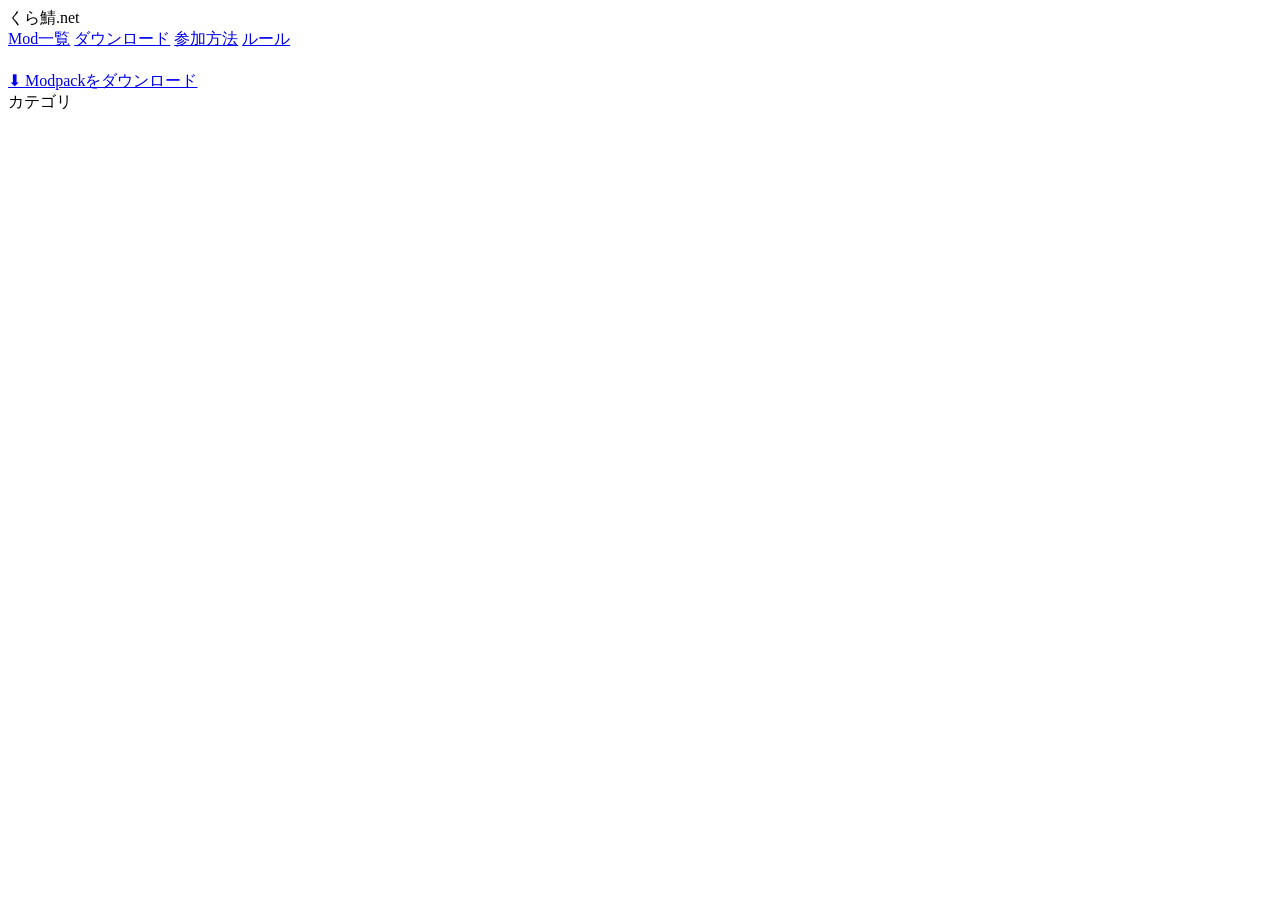
==== index.html @ b60e3a12 "Create index.html" ====
<!DOCTYPE html>
<html lang="ja">
<head>
  <meta charset="UTF-8">
  <meta name="viewport" content="width=device-width, initial-scale=1.0">
  <title>くら鯖 - Modシリーズ一覧</title>
  <link rel="stylesheet" href="style.css">
</head>
<body>

<!-- ===== HEADER ===== -->
<header>
  <div class="header-inner">
    <div class="logo">くら鯖<span>.net</span></div>
    <nav>
      <a href="#" class="active">Mod一覧</a>
      <a href="#">ダウンロード</a>
      <a href="#">参加方法</a>
      <a href="#">ルール</a>
    </nav>
  </div>
</header>

<!-- ===== VERSION SELECTOR BAR ===== -->
<div class="version-bar">
  <div class="version-bar-inner" id="version-bar-inner">
    <!-- JS で描画 -->
  </div>
</div>

<!-- ===== HERO ===== -->
<div class="hero">
  <h1 id="hero-title"></h1>
  <p  id="hero-desc"></p>
  <div class="hero-tags" id="hero-tags"></div>
  <a href="#" id="download-btn" class="download-btn">⬇ Modpackをダウンロード</a>
</div>

<!-- ===== MAIN LAYOUT ===== -->
<div class="main">

  <!-- サイドバー -->
  <aside class="sidebar">
    <div class="sidebar-title">カテゴリ</div>
    <div class="sidebar-nav" id="sidebar-nav">
      <!-- JS で描画 -->
    </div>
  </aside>

  <!-- コンテンツ -->
  <main class="content" id="content-area">
    <!-- JS で描画 -->
  </main>

</div>

<!-- データ → ロジック の順で読み込む -->
<script src="mods.js"></script>
<script src="app.js"></script>

</body>
</html>
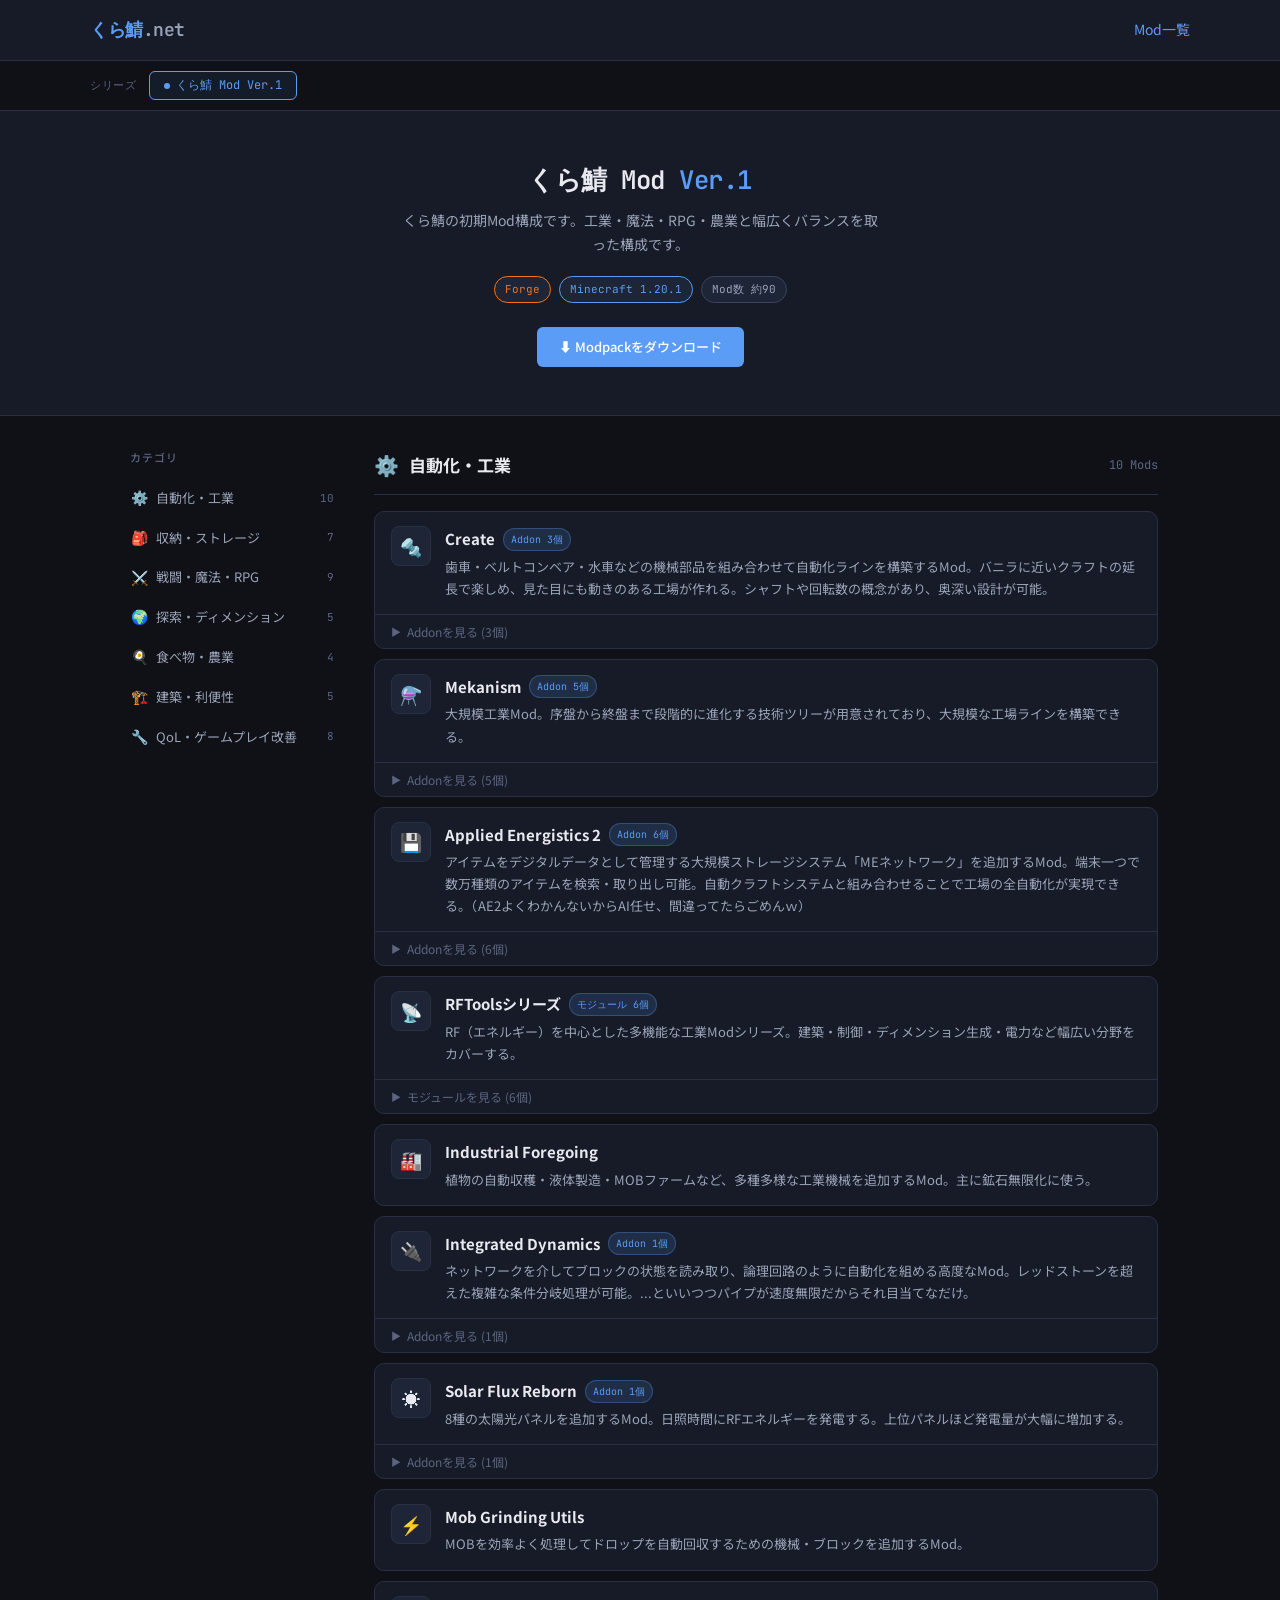
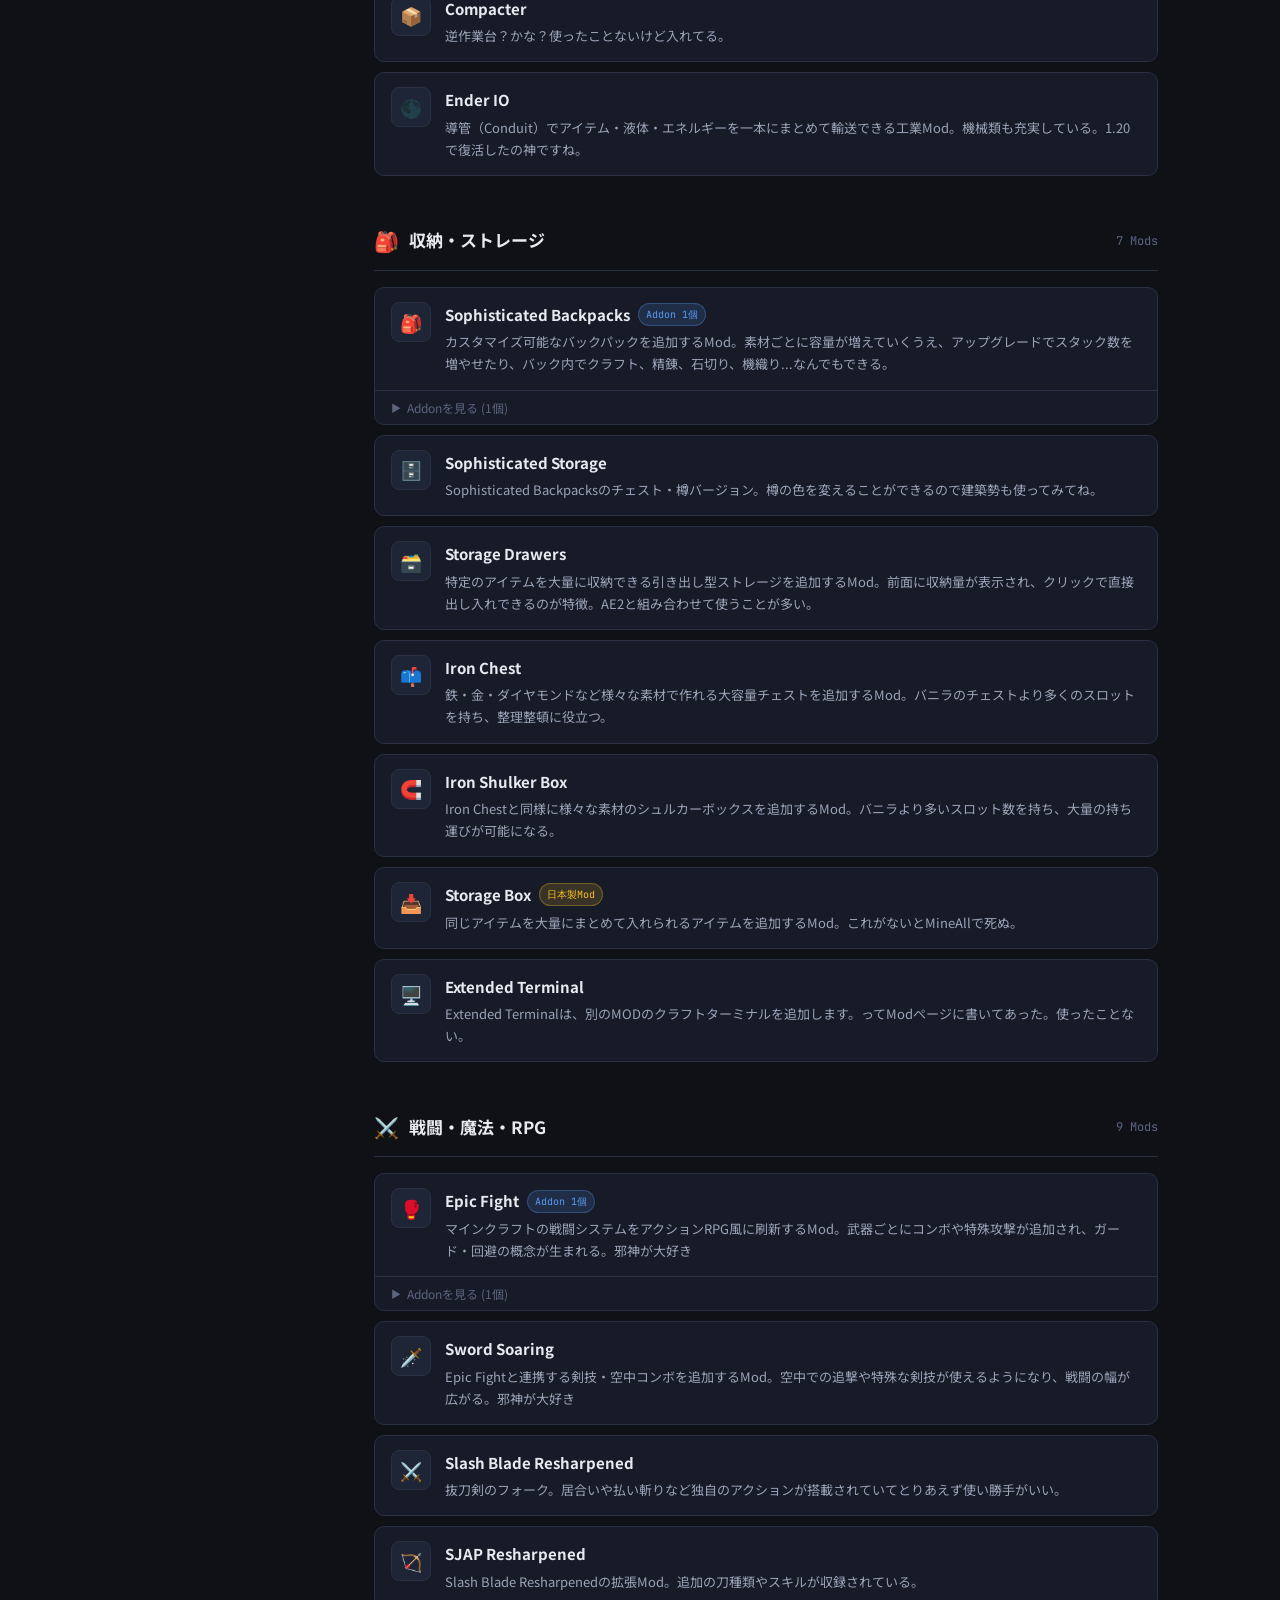
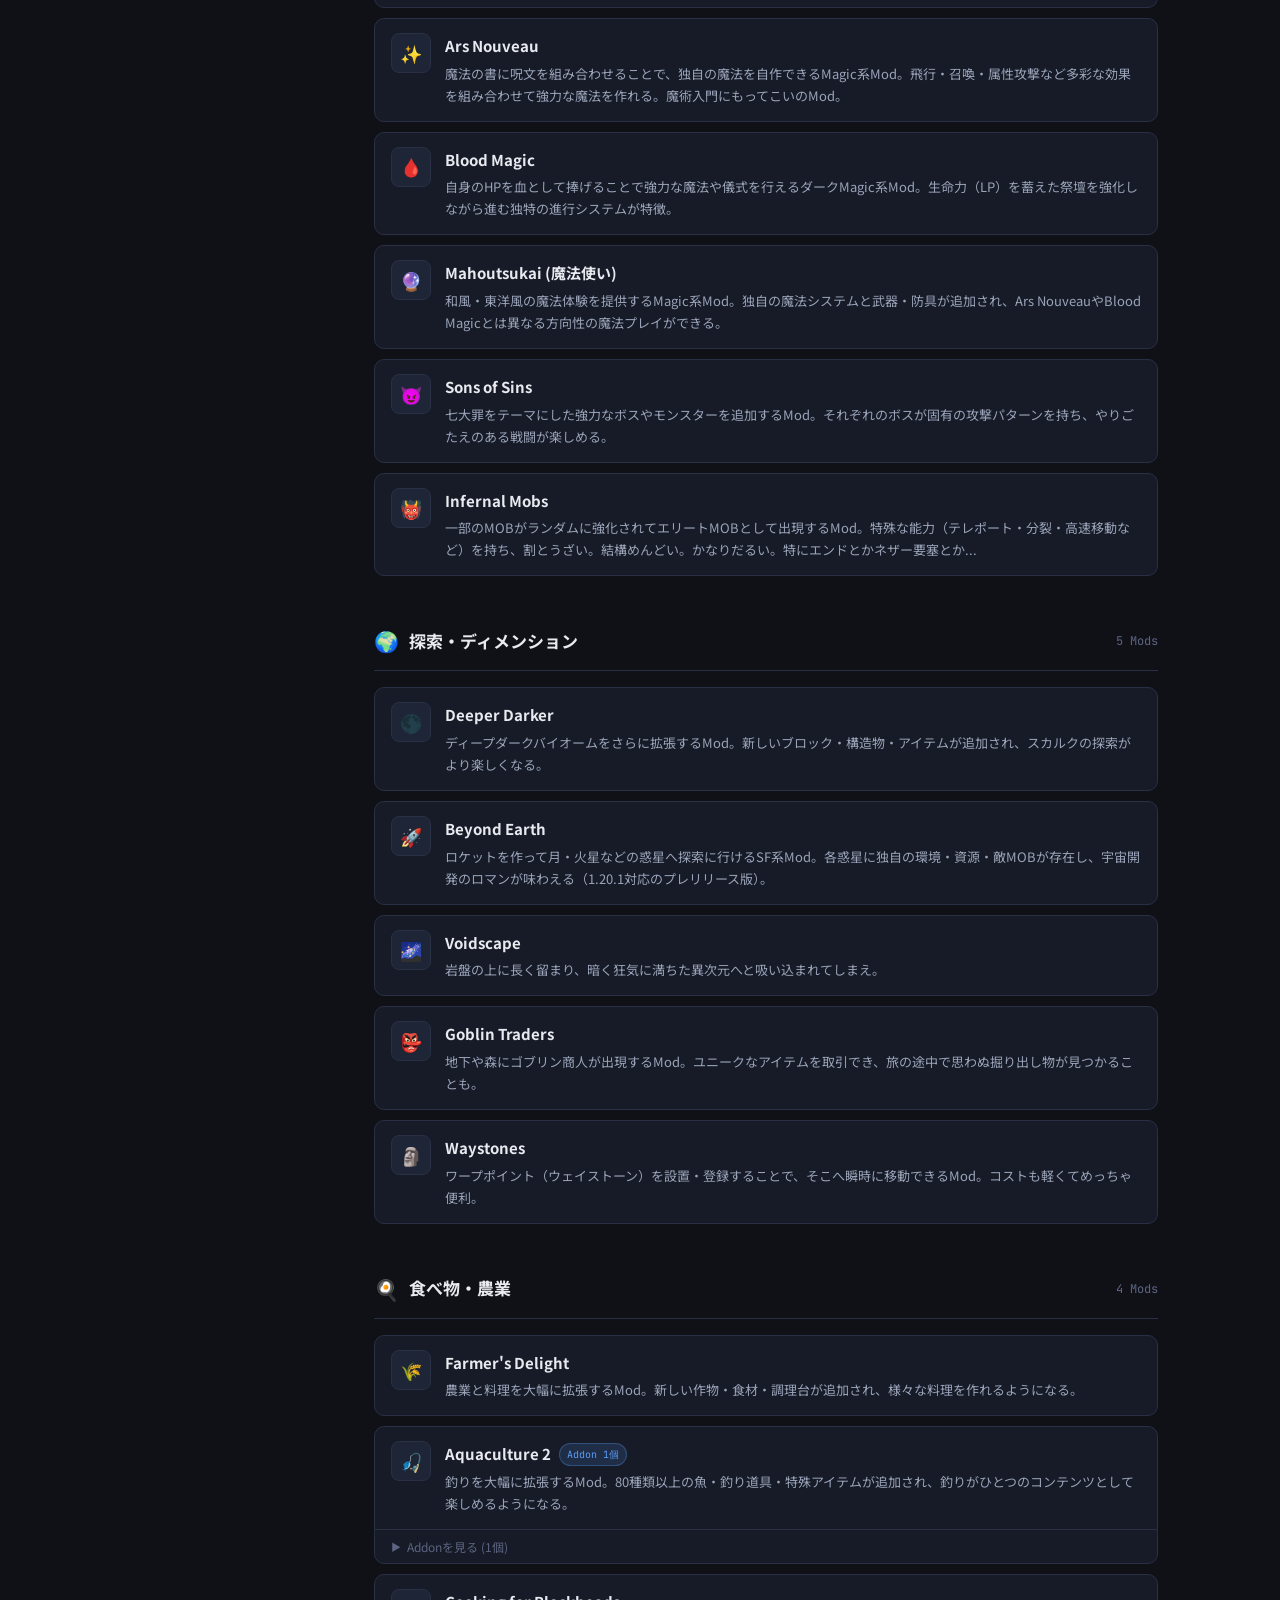
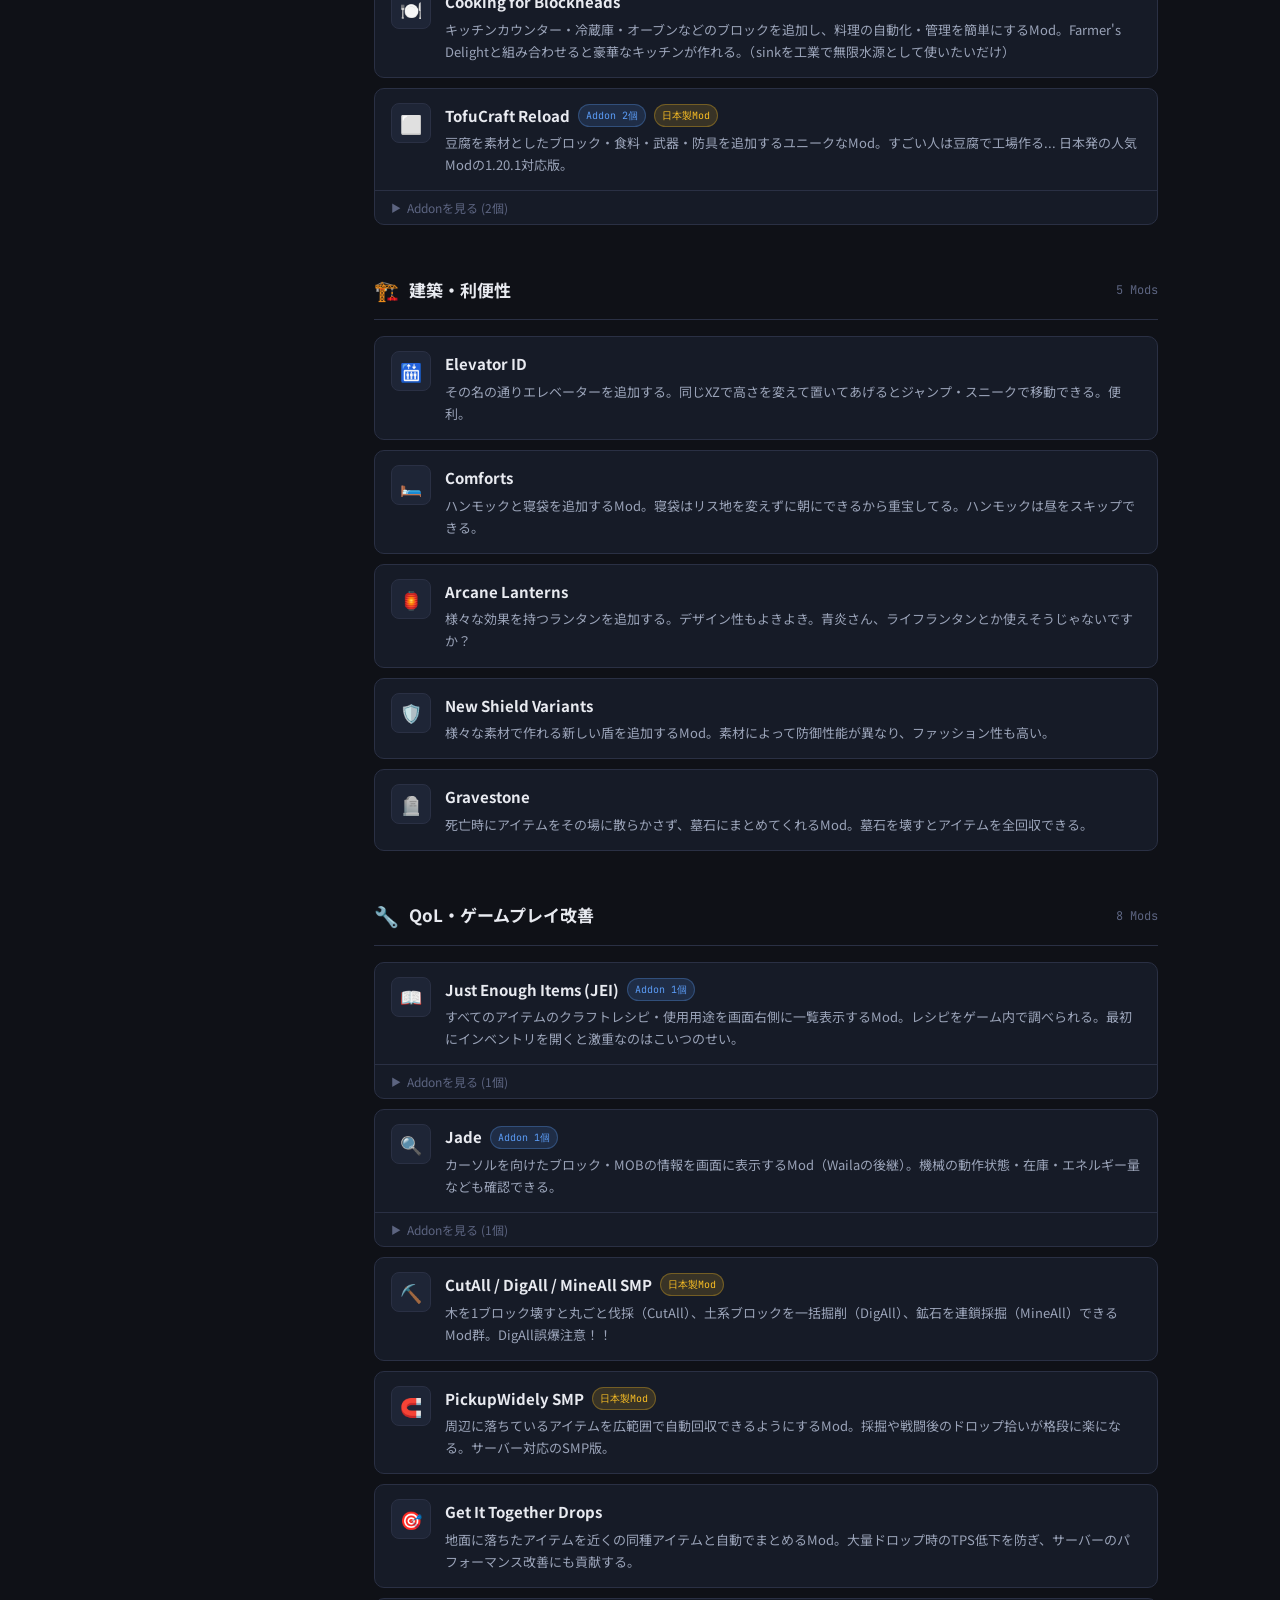
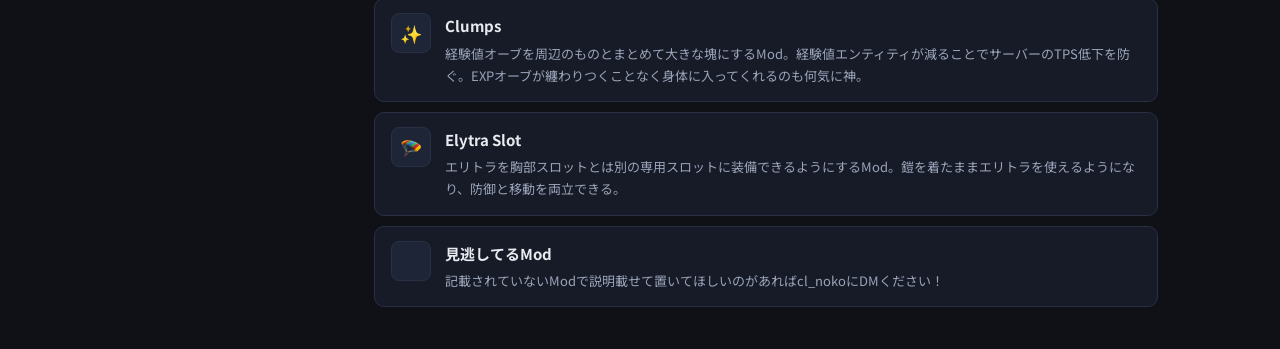
==== commit eddeb26c: "Update index.html" ====
--- a/index.html
+++ b/index.html
@@ -14,9 +14,6 @@
     <div class="logo">くら鯖<span>.net</span></div>
     <nav>
       <a href="#" class="active">Mod一覧</a>
-      <a href="#">ダウンロード</a>
-      <a href="#">参加方法</a>
-      <a href="#">ルール</a>
     </nav>
   </div>
 </header>
--- a/style.css
+++ b/style.css
@@ -0,0 +1,615 @@
+/* ============================================================
+   くら鯖 Mod一覧 スタイルシート
+   ============================================================ */
+
+@import url('https://fonts.googleapis.com/css2?family=Noto+Sans+JP:wght@400;500;700&family=JetBrains+Mono:wght@400;600&display=swap');
+
+:root {
+  --bg: #0f1117;
+  --bg2: #161b27;
+  --bg3: #1e2536;
+  --border: #2a3044;
+  --border2: #3a4460;
+  --text: #e8eaf0;
+  --text2: #9aa3b8;
+  --text3: #5c6480;
+  --accent: #5b9cf6;
+  --accent2: #3b7ae0;
+  --green: #4ade80;
+  --amber: #fbbf24;
+  --purple: #a78bfa;
+  --coral: #f87171;
+  --teal: #2dd4bf;
+  --pink: #f472b6;
+  --radius: 10px;
+  --radius-sm: 6px;
+}
+
+* {
+  box-sizing: border-box;
+  margin: 0;
+  padding: 0;
+}
+
+body {
+  font-family: 'Noto Sans JP', sans-serif;
+  background: var(--bg);
+  color: var(--text);
+  min-height: 100vh;
+  line-height: 1.7;
+}
+
+/* ===== HEADER ===== */
+header {
+  background: var(--bg2);
+  border-bottom: 1px solid var(--border);
+  padding: 0 2rem;
+  position: sticky;
+  top: 0;
+  z-index: 100;
+}
+
+.header-inner {
+  max-width: 1100px;
+  margin: 0 auto;
+  display: flex;
+  align-items: center;
+  justify-content: space-between;
+  height: 60px;
+}
+
+.logo {
+  font-family: 'JetBrains Mono', monospace;
+  font-size: 18px;
+  font-weight: 600;
+  color: var(--accent);
+  letter-spacing: -0.5px;
+}
+
+.logo span {
+  color: var(--text2);
+}
+
+nav {
+  display: flex;
+  gap: 1.5rem;
+}
+
+nav a {
+  font-size: 14px;
+  color: var(--text2);
+  text-decoration: none;
+  transition: color 0.15s;
+}
+
+nav a:hover {
+  color: var(--text);
+}
+
+nav a.active {
+  color: var(--accent);
+}
+
+/* ===== VERSION SELECTOR BAR ===== */
+.version-bar {
+  background: var(--bg);
+  border-bottom: 1px solid var(--border);
+  padding: 0 2rem;
+  overflow-x: auto;
+  scrollbar-width: none;
+}
+
+.version-bar::-webkit-scrollbar {
+  display: none;
+}
+
+.version-bar-inner {
+  max-width: 1100px;
+  margin: 0 auto;
+  display: flex;
+  gap: 4px;
+  padding: 10px 0;
+  align-items: center;
+}
+
+.version-bar-label {
+  font-family: 'JetBrains Mono', monospace;
+  font-size: 11px;
+  color: var(--text3);
+  margin-right: 8px;
+  white-space: nowrap;
+  letter-spacing: 0.06em;
+  text-transform: uppercase;
+}
+
+.ver-tab {
+  display: inline-flex;
+  align-items: center;
+  gap: 6px;
+  padding: 5px 14px;
+  border-radius: var(--radius-sm);
+  border: 1px solid var(--border);
+  background: var(--bg2);
+  color: var(--text2);
+  font-family: 'JetBrains Mono', monospace;
+  font-size: 12px;
+  cursor: pointer;
+  white-space: nowrap;
+  transition: border-color 0.15s, color 0.15s, background 0.15s;
+  user-select: none;
+}
+
+.ver-tab:hover {
+  border-color: var(--border2);
+  color: var(--text);
+}
+
+.ver-tab.active {
+  border-color: var(--accent);
+  color: var(--accent);
+  background: rgba(91, 156, 246, 0.08);
+}
+
+.ver-tab .ver-dot {
+  width: 6px;
+  height: 6px;
+  border-radius: 50%;
+  background: var(--text3);
+}
+
+.ver-tab.active .ver-dot {
+  background: var(--accent);
+}
+
+/* ===== HERO ===== */
+.hero {
+  background: var(--bg2);
+  border-bottom: 1px solid var(--border);
+  padding: 3rem 2rem;
+  text-align: center;
+  transition: opacity 0.2s;
+}
+
+.hero h1 {
+  font-family: 'JetBrains Mono', monospace;
+  font-size: 1.6rem;
+  font-weight: 600;
+  color: var(--text);
+  margin-bottom: 0.4rem;
+  letter-spacing: -0.5px;
+}
+
+.hero h1 em {
+  font-style: normal;
+  color: var(--accent);
+}
+
+.hero p {
+  font-size: 14px;
+  color: var(--text2);
+  margin-bottom: 1.25rem;
+  max-width: 480px;
+  margin-left: auto;
+  margin-right: auto;
+}
+
+.hero-tags {
+  display: flex;
+  gap: 8px;
+  justify-content: center;
+  flex-wrap: wrap;
+}
+
+.tag {
+  font-family: 'JetBrains Mono', monospace;
+  font-size: 11px;
+  padding: 3px 10px;
+  border-radius: 99px;
+  border: 1px solid var(--border2);
+  color: var(--text2);
+  background: var(--bg3);
+}
+
+.tag.forge {
+  border-color: #f97316;
+  color: #f97316;
+}
+
+.tag.ver {
+  border-color: var(--accent);
+  color: var(--accent);
+}
+
+.download-btn {
+  display: inline-flex;
+  align-items: center;
+  gap: 8px;
+  margin-top: 1.5rem;
+  padding: 9px 22px;
+  background: var(--accent);
+  color: #fff;
+  border-radius: var(--radius-sm);
+  text-decoration: none;
+  font-size: 13px;
+  font-weight: 500;
+  transition: background 0.15s;
+}
+
+.download-btn:hover {
+  background: var(--accent2);
+}
+
+/* ===== MAIN LAYOUT ===== */
+.main {
+  max-width: 1100px;
+  margin: 0 auto;
+  padding: 2rem;
+  display: grid;
+  grid-template-columns: 220px 1fr;
+  gap: 2rem;
+  align-items: start;
+}
+
+/* ===== SIDEBAR ===== */
+.sidebar {
+  position: sticky;
+  top: 120px;
+  /* header + version-bar */
+}
+
+.sidebar-title {
+  font-size: 11px;
+  font-weight: 500;
+  letter-spacing: 0.08em;
+  text-transform: uppercase;
+  color: var(--text3);
+  margin-bottom: 0.75rem;
+  padding: 0 8px;
+}
+
+.sidebar-nav {
+  display: flex;
+  flex-direction: column;
+  gap: 2px;
+}
+
+.sidebar-link {
+  display: flex;
+  align-items: center;
+  gap: 8px;
+  padding: 7px 8px;
+  border-radius: var(--radius-sm);
+  font-size: 13px;
+  color: var(--text2);
+  text-decoration: none;
+  transition: background 0.1s, color 0.1s;
+  cursor: pointer;
+}
+
+.sidebar-link:hover {
+  background: var(--bg3);
+  color: var(--text);
+}
+
+.sidebar-link.active {
+  background: var(--bg3);
+  color: var(--accent);
+}
+
+.sidebar-link .icon {
+  font-size: 14px;
+  width: 18px;
+  text-align: center;
+}
+
+.sidebar-count {
+  margin-left: auto;
+  font-family: 'JetBrains Mono', monospace;
+  font-size: 11px;
+  color: var(--text3);
+}
+
+/* ===== CONTENT ===== */
+.content {
+  min-width: 0;
+}
+
+.category-section {
+  margin-bottom: 3rem;
+}
+
+.category-section:last-child {
+  margin-bottom: 0;
+}
+
+.category-header {
+  display: flex;
+  align-items: center;
+  gap: 10px;
+  margin-bottom: 1rem;
+  padding-bottom: 0.75rem;
+  border-bottom: 1px solid var(--border);
+}
+
+.category-icon {
+  font-size: 20px;
+}
+
+.category-title {
+  font-size: 17px;
+  font-weight: 700;
+  color: var(--text);
+}
+
+.category-count {
+  margin-left: auto;
+  font-family: 'JetBrains Mono', monospace;
+  font-size: 12px;
+  color: var(--text3);
+}
+
+/* ===== MOD CARD ===== */
+.mod-card {
+  background: var(--bg2);
+  border: 1px solid var(--border);
+  border-radius: var(--radius);
+  margin-bottom: 10px;
+  overflow: hidden;
+  transition: border-color 0.15s;
+}
+
+.mod-card:hover {
+  border-color: var(--border2);
+}
+
+.mod-main {
+  display: flex;
+  align-items: flex-start;
+  gap: 14px;
+  padding: 14px 16px;
+}
+
+.mod-icon-wrap {
+  width: 40px;
+  height: 40px;
+  border-radius: 8px;
+  background: var(--bg3);
+  border: 1px solid var(--border);
+  display: flex;
+  align-items: center;
+  justify-content: center;
+  font-size: 18px;
+  flex-shrink: 0;
+}
+
+.mod-body {
+  flex: 1;
+  min-width: 0;
+}
+
+.mod-name {
+  font-size: 15px;
+  font-weight: 700;
+  color: var(--text);
+  margin-bottom: 4px;
+  display: flex;
+  align-items: center;
+  gap: 8px;
+  flex-wrap: wrap;
+}
+
+.mod-badge {
+  font-family: 'JetBrains Mono', monospace;
+  font-size: 10px;
+  padding: 2px 7px;
+  border-radius: 99px;
+  font-weight: 400;
+}
+
+.badge-addon {
+  background: rgba(91, 156, 246, 0.15);
+  color: var(--accent);
+  border: 1px solid rgba(91, 156, 246, 0.3);
+}
+
+.badge-jp {
+  background: rgba(251, 191, 36, 0.15);
+  color: var(--amber);
+  border: 1px solid rgba(251, 191, 36, 0.3);
+}
+
+.badge-original {
+  background: rgba(248, 113, 113, 0.15);
+  color: var(--coral);
+  border: 1px solid rgba(248, 113, 113, 0.3);
+}
+
+.mod-desc {
+  font-size: 13px;
+  color: var(--text2);
+  line-height: 1.7;
+}
+
+/* ===== ADDON TOGGLE ===== */
+.addon-toggle-btn {
+  width: 100%;
+  background: none;
+  border: none;
+  border-top: 1px solid var(--border);
+  padding: 8px 16px;
+  display: flex;
+  align-items: center;
+  gap: 6px;
+  cursor: pointer;
+  color: var(--text3);
+  font-size: 12px;
+  font-family: 'Noto Sans JP', sans-serif;
+  text-align: left;
+  transition: background 0.1s, color 0.1s;
+}
+
+.addon-toggle-btn:hover {
+  background: var(--bg3);
+  color: var(--text2);
+}
+
+.toggle-arrow {
+  display: inline-block;
+  transition: transform 0.2s;
+  font-style: normal;
+  font-size: 10px;
+}
+
+.addon-toggle-btn.open .toggle-arrow {
+  transform: rotate(90deg);
+}
+
+/* ===== ADDON LIST ===== */
+.addon-list {
+  display: none;
+  background: var(--bg);
+  border-top: 1px solid var(--border);
+}
+
+.addon-list.open {
+  display: block;
+}
+
+.addon-item {
+  display: flex;
+  align-items: flex-start;
+  gap: 12px;
+  padding: 12px 16px 12px 24px;
+  border-bottom: 1px solid var(--border);
+}
+
+.addon-item:last-child {
+  border-bottom: none;
+}
+
+.addon-dot {
+  width: 6px;
+  height: 6px;
+  border-radius: 50%;
+  background: var(--border2);
+  margin-top: 8px;
+  flex-shrink: 0;
+}
+
+.addon-name {
+  font-size: 13px;
+  font-weight: 700;
+  color: var(--text);
+  margin-bottom: 3px;
+}
+
+.addon-desc {
+  font-size: 12px;
+  color: var(--text2);
+  line-height: 1.6;
+}
+
+/* ===== FADE TRANSITION ===== */
+.content {
+  transition: opacity 0.15s;
+}
+
+.content.fading {
+  opacity: 0;
+}
+
+/* ===== RESPONSIVE ===== */
+@media (max-width: 768px) {
+  .main {
+    grid-template-columns: 1fr;
+  }
+
+  .sidebar {
+    position: static;
+    display: flex;
+    gap: 8px;
+    flex-wrap: wrap;
+  }
+
+  .sidebar-title {
+    display: none;
+  }
+
+  .sidebar-nav {
+    flex-direction: row;
+    flex-wrap: wrap;
+  }
+}
+
+/* ===== モーダル ===== */
+.modal-overlay {
+  position: fixed;
+  inset: 0;
+  background: rgba(0, 0, 0, .6);
+  display: flex;
+  align-items: center;
+  justify-content: center;
+  z-index: 1000;
+}
+
+.modal {
+  background: var(--surface);
+  border: 1px solid var(--border);
+  border-radius: 12px;
+  padding: 2rem;
+  width: min(420px, 90vw);
+  display: flex;
+  flex-direction: column;
+  gap: .75rem;
+}
+
+.modal-title {
+  font-size: 1.1rem;
+  font-weight: 700;
+  margin-bottom: .25rem;
+}
+
+.modal-btn {
+  display: flex;
+  align-items: center;
+  gap: .75rem;
+  padding: .85rem 1rem;
+  border-radius: 8px;
+  background: var(--surface2);
+  border: 1px solid var(--border);
+  color: var(--text);
+  text-decoration: none;
+  font-size: .95rem;
+  transition: background .15s;
+}
+
+.modal-btn:hover:not(.disabled) {
+  background: var(--accent);
+  color: #fff;
+}
+
+.modal-btn.disabled {
+  opacity: .5;
+  cursor: not-allowed;
+}
+
+.modal-na {
+  margin-left: auto;
+  font-size: .75rem;
+  color: var(--text2);
+}
+
+.modal-close {
+  margin-top: .25rem;
+  padding: .6rem;
+  border-radius: 8px;
+  border: 1px solid var(--border);
+  background: transparent;
+  color: var(--text2);
+  cursor: pointer;
+  font-size: .9rem;
+}
+
+.modal-close:hover {
+  background: var(--surface2);
+}
